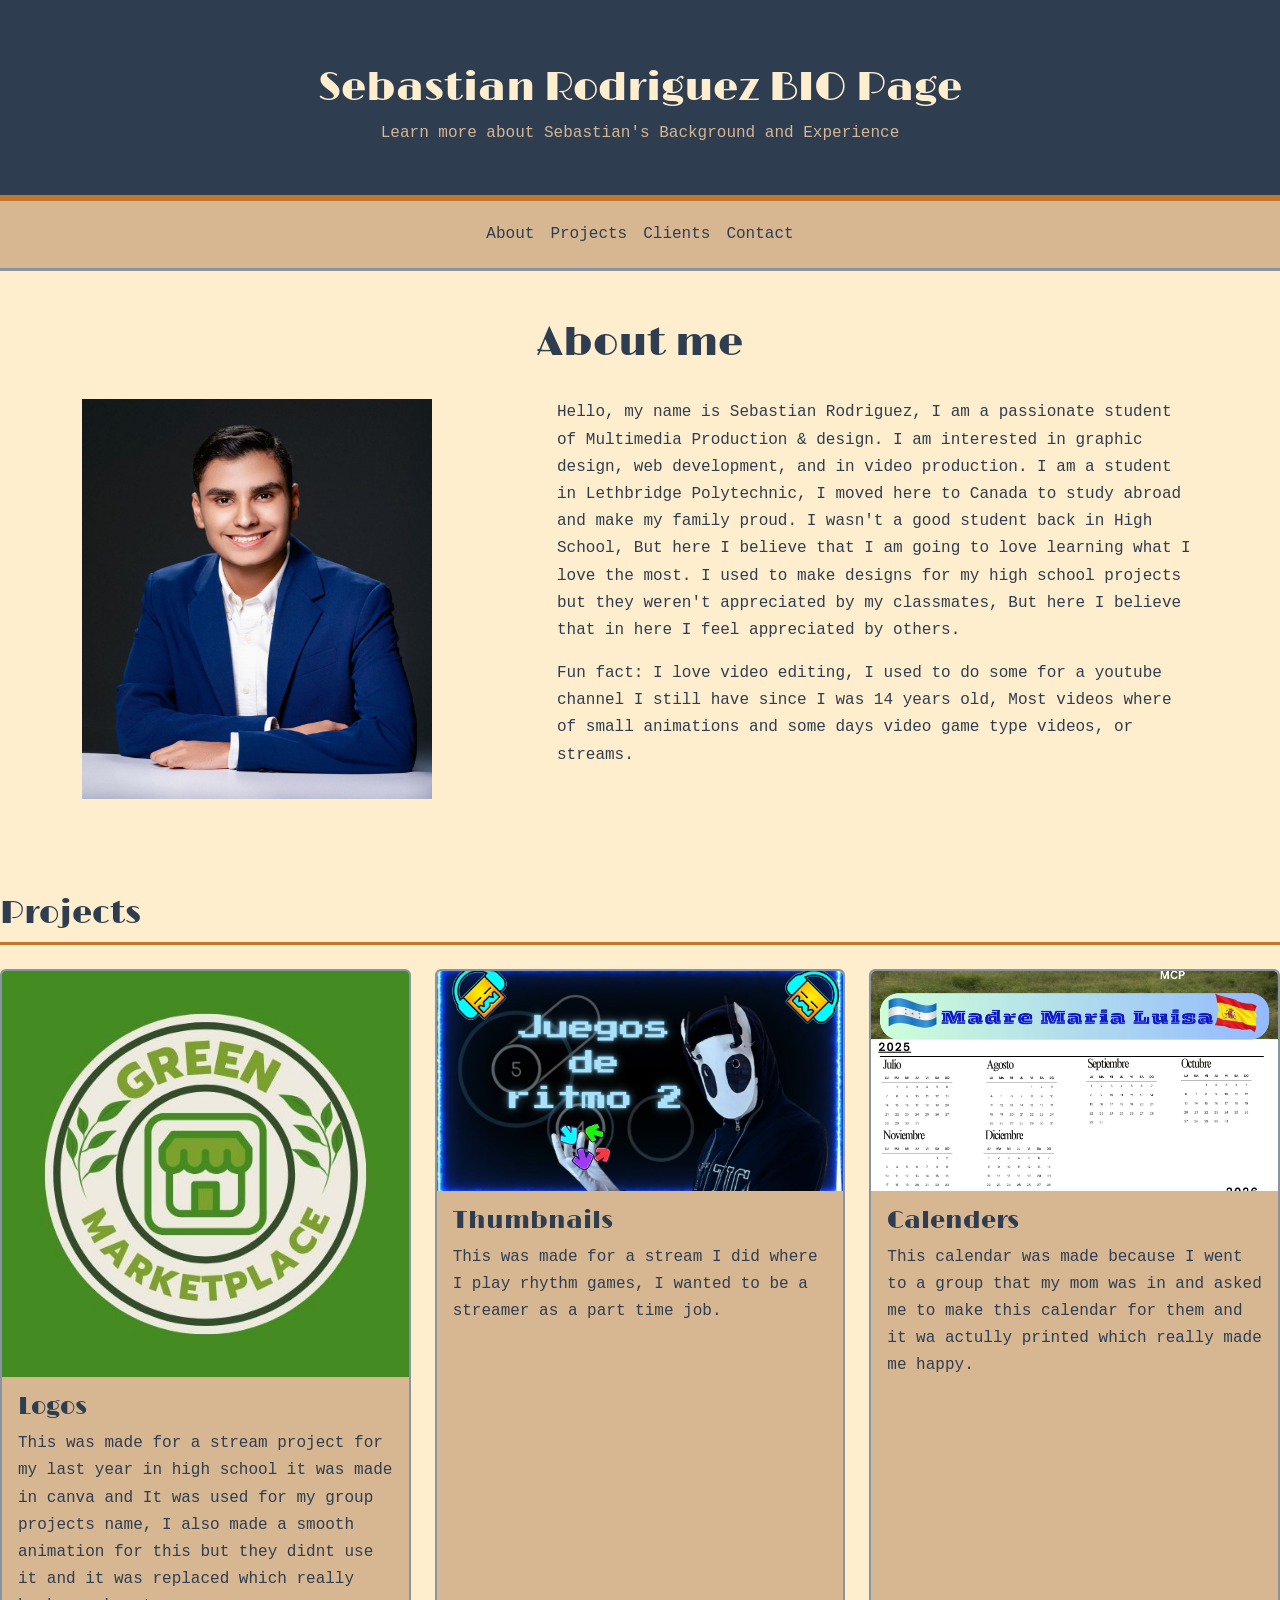
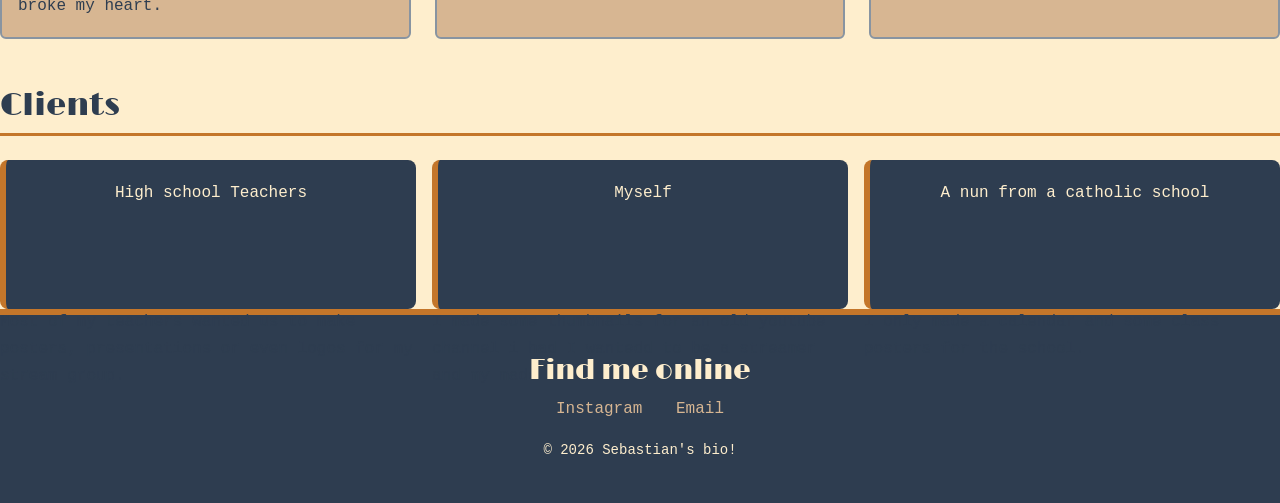
==== index.html @ 7e16ea6f "Add files via upload" ====
<!DOCTYPE html>
<html lang="en">

<head>
    <meta charset="UTF-8">
    <meta name="viewport" content="width=device-width, initial-scale=1.0">
    <title>Sebastian's BIO
    </title>

    <!-- Bootstrap CSS -->
    <link href="https://cdn.jsdelivr.net/npm/bootstrap@5.3.8/dist/css/bootstrap.min.css" rel="stylesheet">

    <!-- Fonts -->
    <link
        href="https://fonts.googleapis.com/css2?family=Limelight&family=Playfair+Display:ital,wght@0,400..900;1,400..900&family=Roboto:ital,wght@0,100..900;1,100..900&display=swap"
        rel="stylesheet">

    <!-- css goes here -->
    <link href="css/custom.css" rel="stylesheet">

    <!-- Latest compiled JavaScript -->
    <script src="https://cdn.jsdelivr.net/npm/bootstrap@5.3.8/dist/js/bootstrap.bundle.min.js"></script>

</head>

<body>

    <!--------------------- Header ----------------------->
    <header class="site-header text-center">
        <div class="container">
            <h1>Sebastian Rodriguez BIO Page</h1>
            <p>Learn more about Sebastian's Background and Experience</p>
        </div>
    </header>

    <!--------------- NAV ------------------------->
    <nav class="navbar navbar-expand-sm site-nav sticky-top" aria-label="Main navigation">
        <div class="container">
            <button class="navbar-toggler" type="button" data-bs-toggle="collapse" data-bs-target="#navLinks"
                aria-controls="navLinks" aria-expanded="false" aria-label="Toggle navigation">
                <span class="navbar-toggler-icon"></span>
            </button>
            <div class="collapse navbar-collapse justify-content-center" id="navLinks">
                <ul class="navbar-nav">
                    <li class="nav-item"><a class="nav-link" href="#about">About</a></li>
                    <li class="nav-item"><a class="nav-link" href="#projects">Projects</a></li>
                    <li class="nav-item"><a class="nav-link" href="#clients">Clients</a></li>
                    <li class="nav-item"><a class="nav-link" href="#contact">Contact</a></li>
                </ul>
            </div>
        </div>
    </nav>

    <main class="container py-5">

        <!------------ PORTFOLIO HEADER 2 + PHOTO + PARAGRAPH --------------->
        <section id="about">
            <h2 class="section-title text-center text-md-middle">About me</h2>
            <div class="row align--text-center g-4">
                <div class="col-12 col-md-5">
                    <!-- Replace src with your own photo -->
                    <img src="Images/Sebastian Image.jpeg" width="350" height="400" alt="Self-portrait">

                </div>
                <div class="col-12 col-md-7">
                    <p>
                        Hello, my name is Sebastian Rodriguez, I am a passionate student of Multimedia Production &
                        design. I am interested in graphic design, web development, and in video production. I am a
                        student in Lethbridge Polytechnic, I moved here to Canada to study abroad and make my family
                        proud. I wasn't a good student back in High School, But here I believe that I am going to love
                        learning what I love the most. I used to make designs for my high school projects but they
                        weren't appreciated by my classmates, But here I believe that in here I feel appreciated by
                        others.
                    </p>
                    <p class="mb-0">
                        Fun fact: I love video editing, I used to do some for a youtube channel I still have since I was
                        14 years old, Most videos where of small animations and some days video game type videos, or
                        streams.
                    </p>
                </div>
            </div>
        </section>
    </main>

    <!---------------- SUBHEAD + PROJECTS ---------------->
    <section id="projects" class="mt-5">
        <h3 class="subhead">Projects</h3>
        <div class="row g-4">
            <div class="col-12 col-md-4">
                <div class="card project-card h-100">
                    <img src="Images/Green Marketplace App logo.jpg" alt="Project 1">
                    <div class="card-body">
                        <h4 class="card-title">Logos</h4>
                        <p class="card-text">This was made for a stream project for my last year in high school it was
                            made in canva and It was used for my group projects name, I also made a smooth animation for
                            this but they didnt use it and it was replaced which really broke my heart.</p>
                    </div>
                </div>
            </div>
            <div class="col-12 col-md-4">
                <div class="card project-card h-100">
                    <img src="Images/Jugando juegos de ritmo 2.jpg" class="card-img-top" alt="Project 2">
                    <div class="card-body">
                        <h4 class="card-title">Thumbnails</h4>
                        <p class="card-text">This was made for a stream I did where I play rhythm games, I wanted to be
                            a streamer as a part time job.</p>
                    </div>
                </div>
            </div>
            <div class="col-12 col-md-4">
                <div class="card project-card h-100">
                    <img src="Images/Calender.jpg" class="card-img-top" alt="Project 3">
                    <div class="card-body">
                        <h4 class="card-title">Calenders</h4>
                        <p class="card-text">This calendar was made because I went to a group that my mom was in and
                            asked me to make this calendar for them and it wa actully printed which really made me
                            happy.</p>
                    </div>
                </div>
            </div>
        </div>
    </section>

    <!------------ SUBHEAD + LIST OF CLIENTS ------------>
    <section id="clients" class="mt-5">
        <h3 class="subhead">Clients</h3>
        <div class="row g-3 client-row">
            <div class="col-12 col-md-4">
                <div class="client-item">High school Teachers</div>
                <p class="mb-0">Most of my teachers wanted us to make posters, presentations or even logos for my stream
                    group.</p>
            </div>
            <div class="col-12 col-md-4">
                <div class="client-item">Myself</div>
                <p class="mb-0">I made some thumbnails for an old youtube channel i had I wantedd to be a streamer and
                    my made this cool thumbnail.</p>
            </div>
            <div class="col-12 col-md-4">
                <div class="client-item">A nun from a catholic school</div>
                <p class="mb-0">I only made a calendar and some class posters for the school.</p>
            </div>
        </div>
    </section>


    <!------------- FOOTER WITH SOCIAL LINKS ------------>
    <footer id="contact" class="site-footer text-center">
        <div class="container">
            <h3 class="footer-title">Find me online</h3>
            <ul class="list-inline social-links">
                <li class="list-inline-item"><a
                        href="https://www.instagram.com/sayproz_white?obrf=a2U0MmtsOWgwbmJx">Instagram</a></li>
                <li class="list-inline-item"><a href="sj863422@gmail.com">Email</a></li>
            </ul>
            <p class="small mb-0">&copy; 2026 Sebastian's bio!</p>
        </div>
    </footer>

    <!-- Bootstrap JS (needed for the mobile nav toggle) -->
    <script src="https://cdn.jsdelivr.net/npm/bootstrap@5.3.3/dist/js/bootstrap.bundle.min.js"></script>

</body>

</html>
---- css/custom.css ----
/* ---------- Color palette ---------- */
:root {
  --navy:   #2E3D50;
  --slate:  #8894A1;
  --cream:  #FEEECD;
  --tan:    #D7B692;
  --orange: #C4762A;
}
 
/* ---------- Typography ---------- */
body {
  background: var(--cream);
  color: var(--navy);
  font-family: "Roboto Mono", monospace;   /* body */
  line-height: 1.7;
}
 
h1, h2, h3, h4 {
  font-family: "Limelight", cursive;       /* playful display headings */
  font-weight: 400;
}
 
/* ---------- Header ---------- */
.site-header {
  background: var(--navy);
  color: var(--cream);
  padding: 4rem 0 3rem;
  border-bottom: 6px solid var(--orange);
}
.site-header h1 { color: var(--cream); }
.site-header p  { color: var(--tan); margin-bottom: 0; }
 
/* ---------- Nav ---------- */
.site-nav {
  background: var(--tan);
  border-bottom: 3px solid var(--slate);
}
.site-nav .nav-link {
  color: var(--navy);
  font-weight: 500;
  padding: 0.75rem 1.25rem;
}
.site-nav .nav-link:hover,
.site-nav .nav-link:focus-visible {
  color: var(--cream);
  background: var(--navy);
}
.site-nav .navbar-toggler { border-color: var(--navy); }
 
/* ---------- Section headings ---------- */
.section-title {
  color: var(--navy);
  font-size: 2.5rem;
  margin-bottom: 2rem;
}
.subhead {
  color: var(--navy);
  font-size: 2rem;
  padding-bottom: 0.5rem;
  margin-bottom: 1.5rem;
  border-bottom: 3px solid var(--orange);
}
 
/* ---------- About ---------- */
.portrait {
  border: 5px solid var(--orange);
  border-radius: 0.5rem;
  width: 100%;
}
 
/* ---------- Projects ---------- */
.project-card {
  background: var(--tan);
  border: 2px solid var(--slate);
  color: var(--navy);
  overflow: hidden;
}
.project-card .card-img-top {
  height: 220px;
  object-fit: cover;          /* keeps all three images the same size */
}
.project-card .card-title { color: var(--navy); }
 
/* ---------- Clients (row of boxes) ---------- */
.client-item {
  background: var(--navy);
  color: var(--cream);
  border-left: 6px solid var(--orange);
  border-radius: 0.5rem;
  padding: 1.25rem 1rem;
  height: 100%;
  text-align: center;
  font-weight: 500;
}
 
/* ---------- Footer ---------- */
.site-footer {
  background: var(--navy);
  color: var(--cream);
  border-top: 6px solid var(--orange);
  padding: 2.5rem 0;
}
.footer-title { color: var(--cream); }
.social-links a {
  color: var(--tan);
  text-decoration: none;
  padding: 0 0.5rem;
}
.social-links a:hover,
.social-links a:focus-visible {
  color: var(--cream);
  text-decoration: underline;
}
 
/* ---------- Keyboard focus ---------- */
a:focus-visible { outline: 2px solid var(--orange); outline-offset: 2px; }
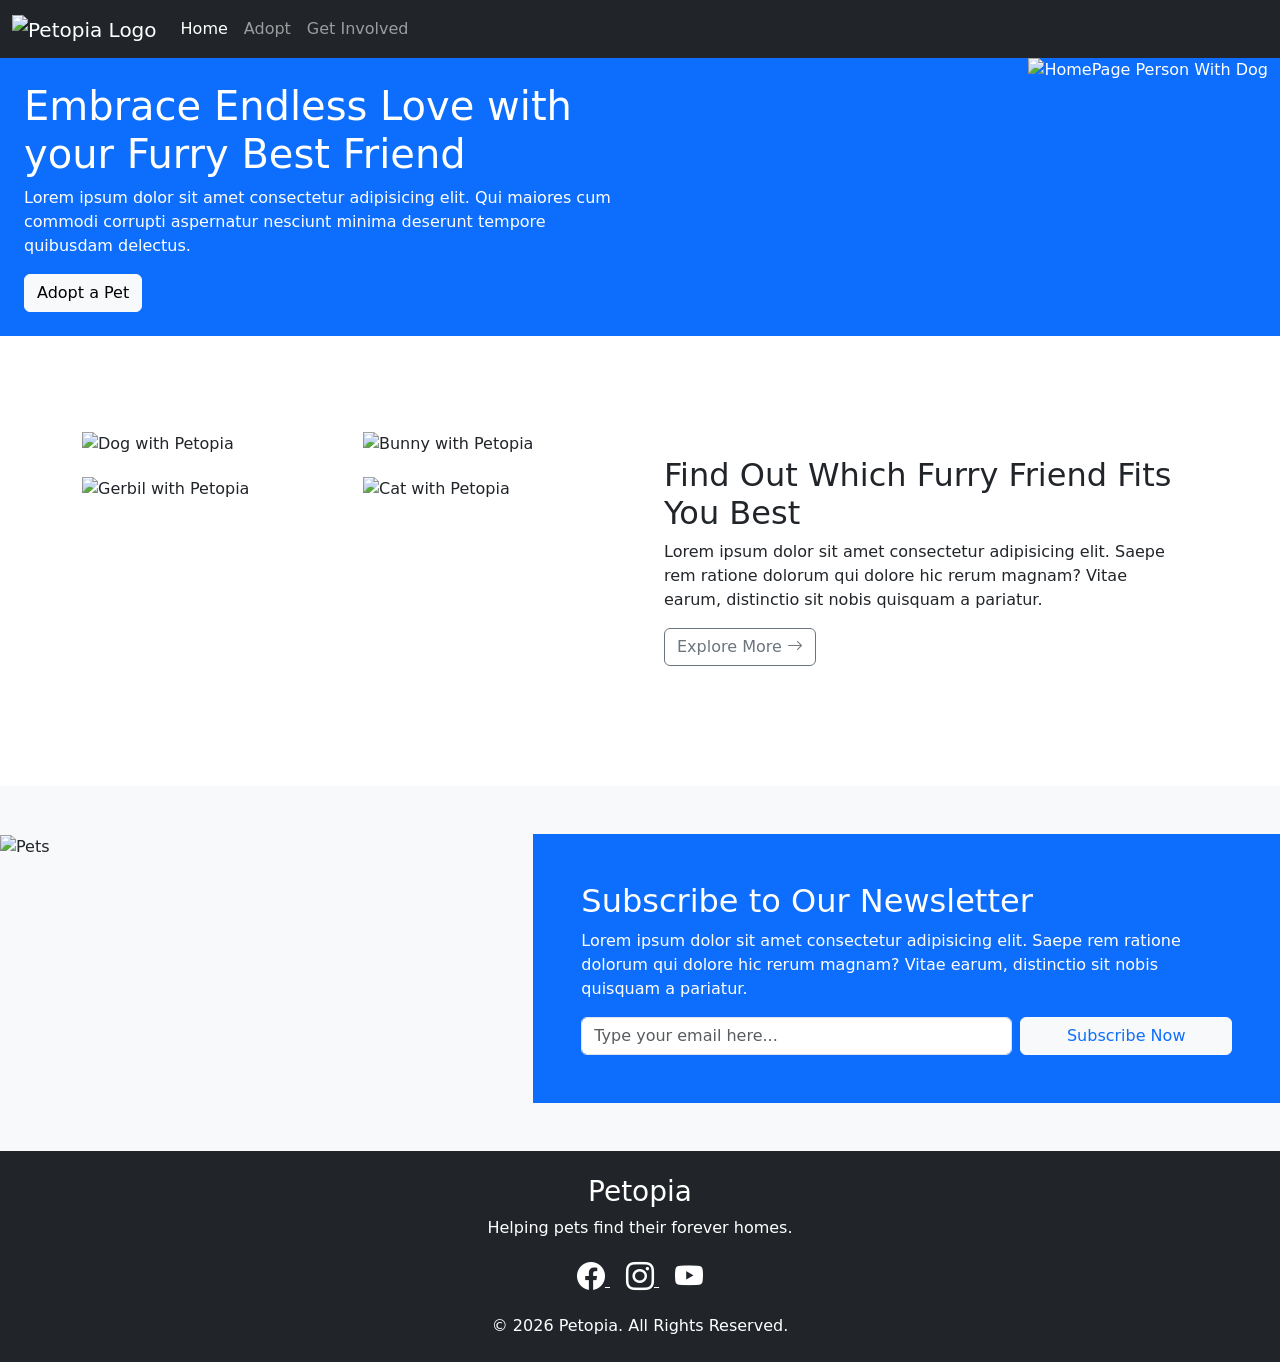
==== commit 2afc800f: "Add files via upload" ====
--- a/index.html
+++ b/index.html
@@ -4,161 +4,184 @@
 <head>
     <meta charset="UTF-8">
     <meta name="viewport" content="width=device-width, initial-scale=1.0">
-    <title>Sebastian's BIO
-    </title>
+    <title>petopia</title>
 
     <!-- Bootstrap CSS -->
     <link href="https://cdn.jsdelivr.net/npm/bootstrap@5.3.8/dist/css/bootstrap.min.css" rel="stylesheet">
 
-    <!-- Fonts -->
-    <link
-        href="https://fonts.googleapis.com/css2?family=Limelight&family=Playfair+Display:ital,wght@0,400..900;1,400..900&family=Roboto:ital,wght@0,100..900;1,100..900&display=swap"
-        rel="stylesheet">
+    <!-- Bootstrap Icons -->
+    <link href="https://cdn.jsdelivr.net/npm/bootstrap-icons@1.13.1/font/bootstrap-icons.min.css" rel="stylesheet">
 
-    <!-- css goes here -->
-    <link href="css/custom.css" rel="stylesheet">
+    <!-- Custom CSS -->
+    <link href="css/petStyle.css" rel="stylesheet">
 
-    <!-- Latest compiled JavaScript -->
+    <!-- Bootstrap JavaScript -->
     <script src="https://cdn.jsdelivr.net/npm/bootstrap@5.3.8/dist/js/bootstrap.bundle.min.js"></script>
 
 </head>
 
 <body>
 
-    <!--------------------- Header ----------------------->
-    <header class="site-header text-center">
-        <div class="container">
-            <h1>Sebastian Rodriguez BIO Page</h1>
-            <p>Learn more about Sebastian's Background and Experience</p>
-        </div>
-    </header>
+    <!-------------------Collapsing Navbar------------------->
 
-    <!--------------- NAV ------------------------->
-    <nav class="navbar navbar-expand-sm site-nav sticky-top" aria-label="Main navigation">
-        <div class="container">
-            <button class="navbar-toggler" type="button" data-bs-toggle="collapse" data-bs-target="#navLinks"
-                aria-controls="navLinks" aria-expanded="false" aria-label="Toggle navigation">
+    <nav class="navbar navbar-expand-sm bg-dark navbar-dark sticky-top">
+        <div class="container-fluid">
+            <a class="navbar-brand" href="index.html">
+                <img src="images/logoIcon.png" alt="Petopia Logo">
+            </a>
+
+            <button class="navbar-toggler" type="button" data-bs-toggle="collapse" data-bs-target="#collapsibleNavbar">
                 <span class="navbar-toggler-icon"></span>
             </button>
-            <div class="collapse navbar-collapse justify-content-center" id="navLinks">
+
+            <div class="collapse navbar-collapse" id="collapsibleNavbar">
                 <ul class="navbar-nav">
-                    <li class="nav-item"><a class="nav-link" href="#about">About</a></li>
-                    <li class="nav-item"><a class="nav-link" href="#projects">Projects</a></li>
-                    <li class="nav-item"><a class="nav-link" href="#clients">Clients</a></li>
-                    <li class="nav-item"><a class="nav-link" href="#contact">Contact</a></li>
+                    <li class="nav-item">
+                        <a class="nav-link active" href="index.html">Home</a>
+                    </li>
+                    <li class="nav-item">
+                        <a class="nav-link" href="adopt.html">Adopt</a>
+                    </li>
+                    <li class="nav-item">
+                        <a class="nav-link" href="involved.html">Get Involved</a>
+                    </li>
                 </ul>
             </div>
         </div>
     </nav>
 
-    <main class="container py-5">
+    <!----------------------------Header------------------->
 
-        <!------------ PORTFOLIO HEADER 2 + PHOTO + PARAGRAPH --------------->
-        <section id="about">
-            <h2 class="section-title text-center text-md-middle">About me</h2>
-            <div class="row align--text-center g-4">
-                <div class="col-12 col-md-5">
-                    <!-- Replace src with your own photo -->
-                    <img src="Images/Sebastian Image.jpeg" width="350" height="400" alt="Self-portrait">
+    <header class="bg-primary text-white mb-5">
+        <div class="container-fluid">
+            <div class="row">
+                <div class="col-sm-6 my-auto p-4">
+                    <h1>Embrace Endless Love with your Furry Best Friend</h1>
+
+                    <p>Lorem ipsum dolor sit amet consectetur adipisicing elit. Qui maiores cum commodi corrupti
+                        aspernatur nesciunt minima deserunt tempore quibusdam delectus.</p>
+
+                    <a href="adopt.html" class="btn btn-light">
+                        Adopt a Pet
+                    </a>
+                </div>
+
+                <div class="col-sm-6 text-end">
+                    <img class="img-fluid" src="images/headerImages/homeHeader.jpg" alt="HomePage Person With Dog">
+                </div>
+            </div> <!--Ends row-->
+        </div> <!--Ends Container-->
+    </header>
+
+
+    <!----------------Main Content----------------------->
+
+    <main>
+        <div class="container my-5 py-5">
+            <div class="row">
+
+                <div class="col-md-6">
+
+                    <div class="row g-3">
+                        <div class="col-6">
+                            <img class="img-fluid" src="images/fit/dog.png" alt="Dog with Petopia">
+                        </div>
+
+                        <div class="col-6">
+                            <img class="img-fluid" src="images/fit/bunny.png" alt="Bunny with Petopia">
+                        </div>
+                    </div>
+
+                    <div class="row g-3 mt-1">
+                        <div class="col-6">
+                            <img class="img-fluid" src="images/fit/gerbil.png" alt="Gerbil with Petopia">
+                        </div>
+
+                        <div class="col-6">
+                            <img class="img-fluid" src="images/fit/cat.png" alt="Cat with Petopia">
+                        </div>
+                    </div>
 
                 </div>
-                <div class="col-12 col-md-7">
-                    <p>
-                        Hello, my name is Sebastian Rodriguez, I am a passionate student of Multimedia Production &
-                        design. I am interested in graphic design, web development, and in video production. I am a
-                        student in Lethbridge Polytechnic, I moved here to Canada to study abroad and make my family
-                        proud. I wasn't a good student back in High School, But here I believe that I am going to love
-                        learning what I love the most. I used to make designs for my high school projects but they
-                        weren't appreciated by my classmates, But here I believe that in here I feel appreciated by
-                        others.
-                    </p>
-                    <p class="mb-0">
-                        Fun fact: I love video editing, I used to do some for a youtube channel I still have since I was
-                        14 years old, Most videos where of small animations and some days video game type videos, or
-                        streams.
-                    </p>
+
+                <div class="col-md-6 my-auto p-4">
+                    <h2>Find Out Which Furry Friend Fits You Best</h2>
+
+                    <p>Lorem ipsum dolor sit amet consectetur adipisicing elit. Saepe rem ratione dolorum qui dolore hic
+                        rerum magnam? Vitae earum, distinctio sit nobis quisquam a pariatur.</p>
+
+                    <button type="button" class="btn btn-outline-secondary">Explore More <i
+                            class="bi bi-arrow-right"></i></button>
+
+
                 </div>
+
             </div>
-        </section>
+        </div>
     </main>
 
-    <!---------------- SUBHEAD + PROJECTS ---------------->
-    <section id="projects" class="mt-5">
-        <h3 class="subhead">Projects</h3>
-        <div class="row g-4">
-            <div class="col-12 col-md-4">
-                <div class="card project-card h-100">
-                    <img src="Images/Green Marketplace App logo.jpg" alt="Project 1">
-                    <div class="card-body">
-                        <h4 class="card-title">Logos</h4>
-                        <p class="card-text">This was made for a stream project for my last year in high school it was
-                            made in canva and It was used for my group projects name, I also made a smooth animation for
-                            this but they didnt use it and it was replaced which really broke my heart.</p>
-                    </div>
+
+    <!--------------------------News Letter----------------->
+
+    <section class="bg-light py-5">
+        <div class="container-fluid p-0">
+            <div class="row g-0">
+                <div class="col-md-5">
+                    <img class="img-fluid w-100 h-100 object-fit-cover" src="images/newsletter.jpg" alt="Pets">
+                    <!-- change -->
                 </div>
-            </div>
-            <div class="col-12 col-md-4">
-                <div class="card project-card h-100">
-                    <img src="Images/Jugando juegos de ritmo 2.jpg" class="card-img-top" alt="Project 2">
-                    <div class="card-body">
-                        <h4 class="card-title">Thumbnails</h4>
-                        <p class="card-text">This was made for a stream I did where I play rhythm games, I wanted to be
-                            a streamer as a part time job.</p>
-                    </div>
-                </div>
-            </div>
-            <div class="col-12 col-md-4">
-                <div class="card project-card h-100">
-                    <img src="Images/Calender.jpg" class="card-img-top" alt="Project 3">
-                    <div class="card-body">
-                        <h4 class="card-title">Calenders</h4>
-                        <p class="card-text">This calendar was made because I went to a group that my mom was in and
-                            asked me to make this calendar for them and it wa actully printed which really made me
-                            happy.</p>
+                <div class="col-md-7 bg-primary text-white d-flex align-items-center">
+                    <div class="p-4 p-lg-5">
+                        <h2>Subscribe to Our Newsletter</h2>
+                        <p>Lorem ipsum dolor sit amet consectetur adipisicing elit. Saepe rem ratione dolorum qui
+                            dolore
+                            hic rerum magnam? Vitae earum, distinctio sit nobis quisquam a pariatur.</p>
+
+                        <div class="row g-2">
+                            <div class="col-lg-8">
+                                <input type="email" class="form-control" placeholder="Type your email here...">
+                            </div>
+                            <div class="col-lg-4">
+                                <button type="button" class="btn btn-light text-primary w-100">Subscribe
+                                    Now</button>
+                            </div>
+                        </div>
                     </div>
                 </div>
             </div>
         </div>
     </section>
 
-    <!------------ SUBHEAD + LIST OF CLIENTS ------------>
-    <section id="clients" class="mt-5">
-        <h3 class="subhead">Clients</h3>
-        <div class="row g-3 client-row">
-            <div class="col-12 col-md-4">
-                <div class="client-item">High school Teachers</div>
-                <p class="mb-0">Most of my teachers wanted us to make posters, presentations or even logos for my stream
-                    group.</p>
-            </div>
-            <div class="col-12 col-md-4">
-                <div class="client-item">Myself</div>
-                <p class="mb-0">I made some thumbnails for an old youtube channel i had I wantedd to be a streamer and
-                    my made this cool thumbnail.</p>
-            </div>
-            <div class="col-12 col-md-4">
-                <div class="client-item">A nun from a catholic school</div>
-                <p class="mb-0">I only made a calendar and some class posters for the school.</p>
-            </div>
-        </div>
-    </section>
 
 
-    <!------------- FOOTER WITH SOCIAL LINKS ------------>
-    <footer id="contact" class="site-footer text-center">
+
+    <!--------------------------Footer--------------------->
+
+    <footer class="bg-dark text-white text-center py-4">
         <div class="container">
-            <h3 class="footer-title">Find me online</h3>
-            <ul class="list-inline social-links">
-                <li class="list-inline-item"><a
-                        href="https://www.instagram.com/sayproz_white?obrf=a2U0MmtsOWgwbmJx">Instagram</a></li>
-                <li class="list-inline-item"><a href="sj863422@gmail.com">Email</a></li>
-            </ul>
-            <p class="small mb-0">&copy; 2026 Sebastian's bio!</p>
+
+            <h3>Petopia</h3>
+
+            <p>Helping pets find their forever homes.</p>
+
+            <div class="mb-3">
+                <a href="https://www.facebook.com/" class="text-white mx-2" aria-label="Facebook">
+                    <i class="bi bi-facebook fs-3"></i>
+                </a>
+
+                <a href="https://www.instagram.com/" class="text-white mx-2" aria-label="Instagram">
+                    <i class="bi bi-instagram fs-3"></i>
+                </a>
+
+                <a href="https://www.youtube.com/" class="text-white mx-2" aria-label="YouTube">
+                    <i class="bi bi-youtube fs-3"></i>
+                </a>
+            </div>
+
+            <p class="mb-0">&copy; 2026 Petopia. All Rights Reserved.</p>
+
         </div>
     </footer>
-
-    <!-- Bootstrap JS (needed for the mobile nav toggle) -->
-    <script src="https://cdn.jsdelivr.net/npm/bootstrap@5.3.3/dist/js/bootstrap.bundle.min.js"></script>
-
 </body>
 
 </html>
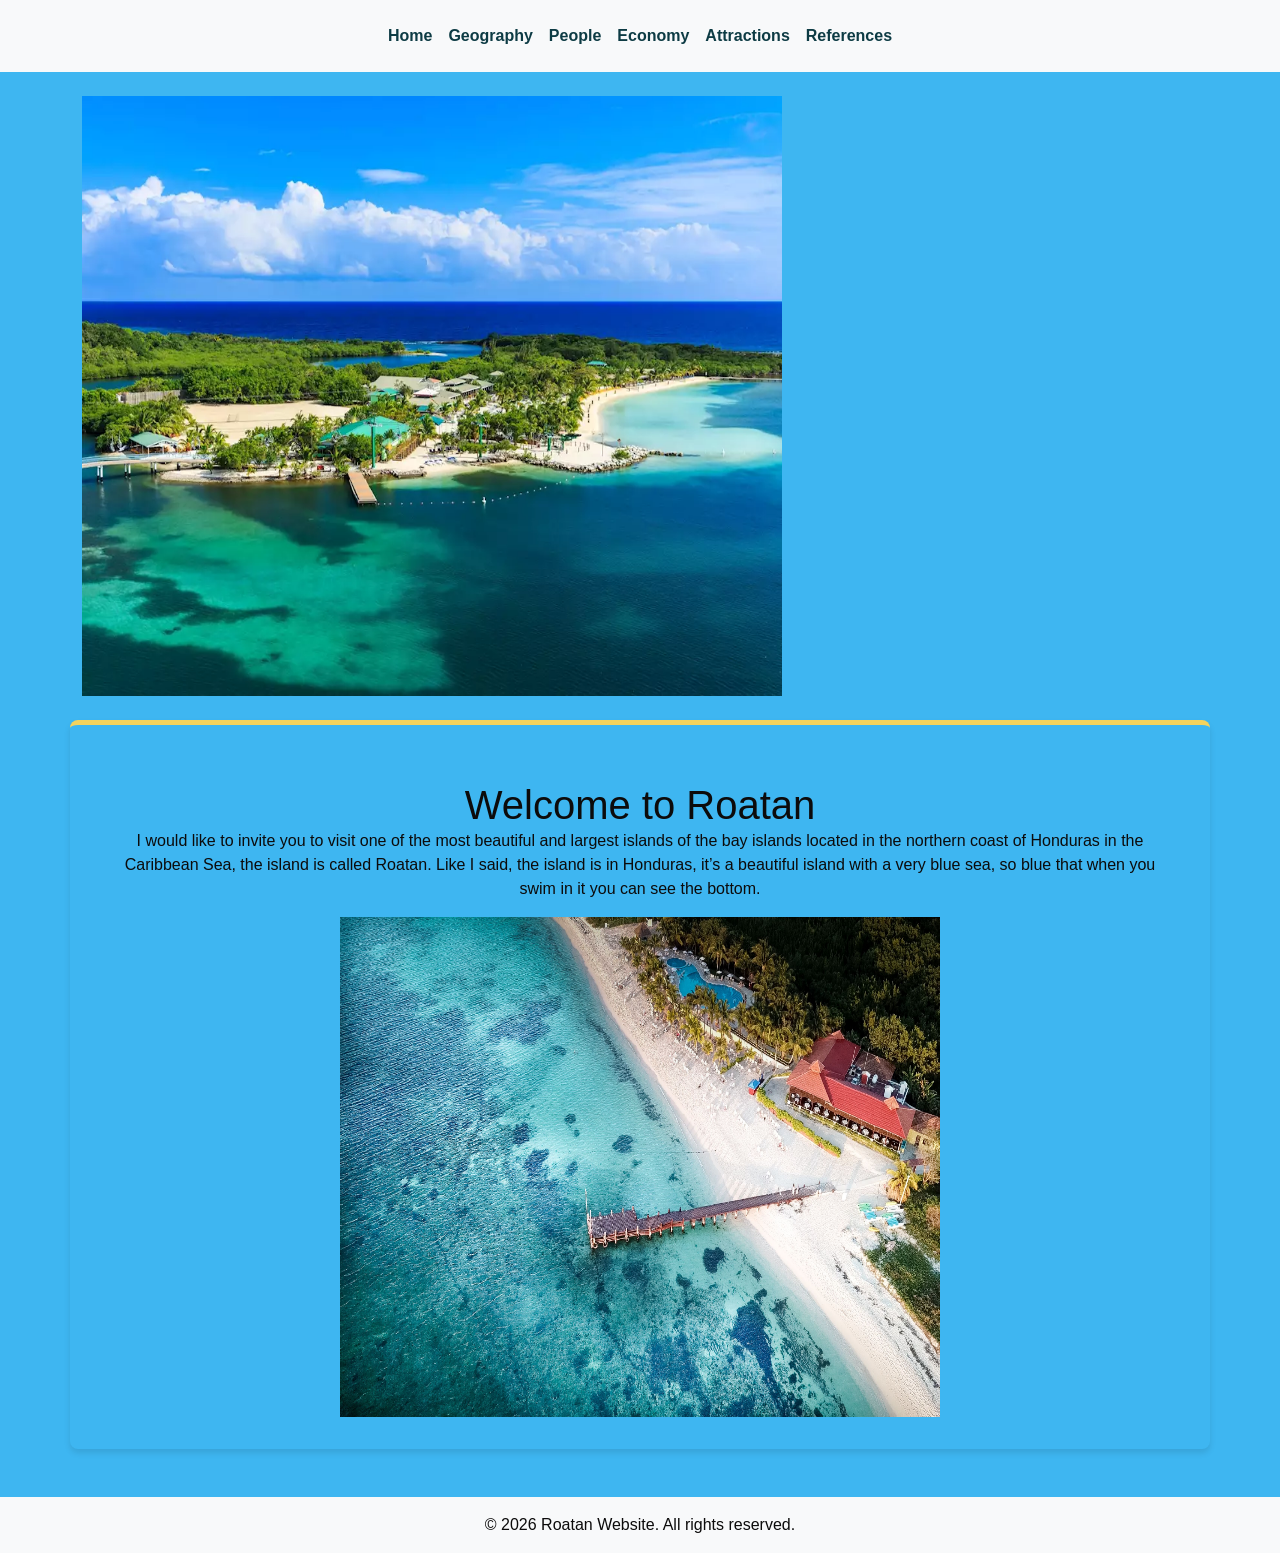
==== commit 813220d7: "Add files via upload" ====
--- a/index.html
+++ b/index.html
@@ -4,184 +4,79 @@
 <head>
     <meta charset="UTF-8">
     <meta name="viewport" content="width=device-width, initial-scale=1.0">
-    <title>petopia</title>
+    <title>Roatan</title>
 
-    <!-- Bootstrap CSS -->
+    <!-- Latest compiled and minified CSS -->
     <link href="https://cdn.jsdelivr.net/npm/bootstrap@5.3.8/dist/css/bootstrap.min.css" rel="stylesheet">
 
-    <!-- Bootstrap Icons -->
-    <link href="https://cdn.jsdelivr.net/npm/bootstrap-icons@1.13.1/font/bootstrap-icons.min.css" rel="stylesheet">
+    <!-- Latest compiled JavaScript -->
+    <script src="https://cdn.jsdelivr.net/npm/bootstrap@5.3.8/dist/js/bootstrap.bundle.min.js"></script>
 
-    <!-- Custom CSS -->
-    <link href="css/petStyle.css" rel="stylesheet">
-
-    <!-- Bootstrap JavaScript -->
-    <script src="https://cdn.jsdelivr.net/npm/bootstrap@5.3.8/dist/js/bootstrap.bundle.min.js"></script>
+    <!-- The css goes here -->
+    <link rel="stylesheet" href="css/style.css">
 
 </head>
 
 <body>
 
-    <!-------------------Collapsing Navbar------------------->
+    <!-- Navbar goes here along with a logo -->
+    <nav class="navbar navbar-expand-sm navbar-dark bg-light">
 
-    <nav class="navbar navbar-expand-sm bg-dark navbar-dark sticky-top">
-        <div class="container-fluid">
-            <a class="navbar-brand" href="index.html">
-                <img src="images/logoIcon.png" alt="Petopia Logo">
-            </a>
+        <div class="container-fluid justify-content-around">
+            <!-- Links -->
+            <ul class="navbar-nav flex-row flex-warp justify-content-center">
+                <li class="nav-item">
+                    <a class="nav-link" href="index.html">Home</a>
+                </li>
+                <li class="nav-item">
+                    <a class="nav-link" href="geography.html">Geography</a>
+                </li>
+                <li class="nav-item">
+                    <a class="nav-link" href="people.html">People</a>
+                </li>
+                <li class="nav-item">
+                    <a class="nav-link" href="economy.html">Economy</a>
+                </li>
+                <li class="nav-item">
+                    <a class="nav-link" href="attractions.html">Attractions</a>
+                </li>
+                <li class="nav-item">
+                    <a class="nav-link" href="references.html">References</a>
+                </li>
+            </ul>
+        </div>
 
-            <button class="navbar-toggler" type="button" data-bs-toggle="collapse" data-bs-target="#collapsibleNavbar">
-                <span class="navbar-toggler-icon"></span>
-            </button>
-
-            <div class="collapse navbar-collapse" id="collapsibleNavbar">
-                <ul class="navbar-nav">
-                    <li class="nav-item">
-                        <a class="nav-link active" href="index.html">Home</a>
-                    </li>
-                    <li class="nav-item">
-                        <a class="nav-link" href="adopt.html">Adopt</a>
-                    </li>
-                    <li class="nav-item">
-                        <a class="nav-link" href="involved.html">Get Involved</a>
-                    </li>
-                </ul>
-            </div>
-        </div>
     </nav>
 
-    <!----------------------------Header------------------->
+    <!-- The main content goes here -->
+    <div class="container my-4">
+        <img src="Images/16017505-roatn-island-honduras.webp" width="700" height="600" alt="Roatan logo">
+    </div>
 
-    <header class="bg-primary text-white mb-5">
-        <div class="container-fluid">
-            <div class="row">
-                <div class="col-sm-6 my-auto p-4">
-                    <h1>Embrace Endless Love with your Furry Best Friend</h1>
-
-                    <p>Lorem ipsum dolor sit amet consectetur adipisicing elit. Qui maiores cum commodi corrupti
-                        aspernatur nesciunt minima deserunt tempore quibusdam delectus.</p>
-
-                    <a href="adopt.html" class="btn btn-light">
-                        Adopt a Pet
-                    </a>
+    <main class="container my-5">
+        <section class="row justify-content-center g-4">
+            <div class="col-lg-12 col-lg-10">
+                <div class="card-body">
+                    <h1 class="card-title">Welcome to Roatan</h1>
+                    <p class="card-text">I would like to invite you to visit one of the most beautiful and largest
+                        islands of the bay islands located in the northern coast of Honduras in the Caribbean Sea,
+                        the
+                        island is called Roatan. Like I said, the island is in Honduras, it’s a beautiful island
+                        with a
+                        very blue sea, so blue that when you swim in it you can see the bottom.</p>
+                    <img src="Images/pexels-lrm-exterior-299303-871488.jpg" width="600" height="500" alt="Roatan Beach">
                 </div>
-
-                <div class="col-sm-6 text-end">
-                    <img class="img-fluid" src="images/headerImages/homeHeader.jpg" alt="HomePage Person With Dog">
-                </div>
-            </div> <!--Ends row-->
-        </div> <!--Ends Container-->
-    </header>
-
-
-    <!----------------Main Content----------------------->
-
-    <main>
-        <div class="container my-5 py-5">
-            <div class="row">
-
-                <div class="col-md-6">
-
-                    <div class="row g-3">
-                        <div class="col-6">
-                            <img class="img-fluid" src="images/fit/dog.png" alt="Dog with Petopia">
-                        </div>
-
-                        <div class="col-6">
-                            <img class="img-fluid" src="images/fit/bunny.png" alt="Bunny with Petopia">
-                        </div>
-                    </div>
-
-                    <div class="row g-3 mt-1">
-                        <div class="col-6">
-                            <img class="img-fluid" src="images/fit/gerbil.png" alt="Gerbil with Petopia">
-                        </div>
-
-                        <div class="col-6">
-                            <img class="img-fluid" src="images/fit/cat.png" alt="Cat with Petopia">
-                        </div>
-                    </div>
-
-                </div>
-
-                <div class="col-md-6 my-auto p-4">
-                    <h2>Find Out Which Furry Friend Fits You Best</h2>
-
-                    <p>Lorem ipsum dolor sit amet consectetur adipisicing elit. Saepe rem ratione dolorum qui dolore hic
-                        rerum magnam? Vitae earum, distinctio sit nobis quisquam a pariatur.</p>
-
-                    <button type="button" class="btn btn-outline-secondary">Explore More <i
-                            class="bi bi-arrow-right"></i></button>
-
-
-                </div>
-
             </div>
-        </div>
+        </section>
     </main>
 
-
-    <!--------------------------News Letter----------------->
-
-    <section class="bg-light py-5">
-        <div class="container-fluid p-0">
-            <div class="row g-0">
-                <div class="col-md-5">
-                    <img class="img-fluid w-100 h-100 object-fit-cover" src="images/newsletter.jpg" alt="Pets">
-                    <!-- change -->
-                </div>
-                <div class="col-md-7 bg-primary text-white d-flex align-items-center">
-                    <div class="p-4 p-lg-5">
-                        <h2>Subscribe to Our Newsletter</h2>
-                        <p>Lorem ipsum dolor sit amet consectetur adipisicing elit. Saepe rem ratione dolorum qui
-                            dolore
-                            hic rerum magnam? Vitae earum, distinctio sit nobis quisquam a pariatur.</p>
-
-                        <div class="row g-2">
-                            <div class="col-lg-8">
-                                <input type="email" class="form-control" placeholder="Type your email here...">
-                            </div>
-                            <div class="col-lg-4">
-                                <button type="button" class="btn btn-light text-primary w-100">Subscribe
-                                    Now</button>
-                            </div>
-                        </div>
-                    </div>
-                </div>
-            </div>
-        </div>
-    </section>
-
-
-
-
-    <!--------------------------Footer--------------------->
-
-    <footer class="bg-dark text-white text-center py-4">
+    <!-- Place the footer in here -->
+    <footer class="bg-light text-center">
         <div class="container">
-
-            <h3>Petopia</h3>
-
-            <p>Helping pets find their forever homes.</p>
-
-            <div class="mb-3">
-                <a href="https://www.facebook.com/" class="text-white mx-2" aria-label="Facebook">
-                    <i class="bi bi-facebook fs-3"></i>
-                </a>
-
-                <a href="https://www.instagram.com/" class="text-white mx-2" aria-label="Instagram">
-                    <i class="bi bi-instagram fs-3"></i>
-                </a>
-
-                <a href="https://www.youtube.com/" class="text-white mx-2" aria-label="YouTube">
-                    <i class="bi bi-youtube fs-3"></i>
-                </a>
-            </div>
-
-            <p class="mb-0">&copy; 2026 Petopia. All Rights Reserved.</p>
-
+            © 2026 Roatan Website. All rights reserved.
         </div>
     </footer>
+
 </body>
 
 </html>
--- a/css/style.css
+++ b/css/style.css
@@ -0,0 +1,123 @@
+/* 60-30-10 color scheme*/
+:root {
+    --bg-main: #3eb6f1;
+    --primary-nav: #0d3b44;
+    --secondary: #f4d35e;
+    --text-color: #0c0b0b;
+}
+
+/*background text*/
+body{
+    background-color: var(--bg-main);
+    color: var(--text-color);
+    font-family: Arial, sans-serif;
+}
+
+/*navigation bar*/
+.navbar {
+    background-color: var(--primary-nav);
+    padding: 1rem;
+}
+
+/*navigation links*/
+.navbar .nav-link {
+    color:#0d3b44;
+    font-weight:600;
+}
+
+.navbar .nav-link:hover {
+    color: var(--secondary);
+}
+
+footer{
+    background-color: var(--primary-nav);
+    color: var(--text-color);
+    padding: 1rem;
+    text-align: center;
+}
+
+/*Button8*/
+.btn-primary {
+    background-color: var(--secondary);
+    border: none;
+    color: var(--text-color);
+    padding: 0.5rem 1rem;
+    text-decoration: none;
+    display: inline-block;
+    font-size: 1rem;
+    margin: 0.5rem 0;
+    cursor: pointer;
+}
+
+/*Main centered*/
+main{
+    max-width: 900px;
+    margin: 2rem auto;
+    padding: 0 1.5rem;
+    text-align: center;
+}
+
+section{
+    margin-bottom: 2rem;
+    padding: 2rem;
+    border-radius: 8px;
+    box-shadow: 0 4px 6px rgba(0, 0, 0, 0.1);
+    /*I add a little of a tropical feel to this section*/
+    border-top: 5px solid var(--secondary);
+}
+
+/*banner Image*/
+.banner {
+    display: block;
+    width: 100%;
+    height: 280%;
+    border-radius: 8px;
+    margin-bottom: 1rem;
+}
+
+/*Content image*/
+.content-image {
+    display: block;
+    width: 100%;
+    height: auto;
+    border-radius: 8px;
+    margin-bottom: 1rem;
+}
+
+.gallery {
+    display: flex;
+    flex-wrap: wrap;
+    gap: 1rem;
+    justify-content: center;
+}
+
+.gallery img {
+    width: 220px;
+    height: 180px;
+    border-radius: 8px;
+    transition: transform 0.3s ease;
+}
+
+/*Link list*/
+.link-list {
+    list-style-type: none;
+    padding: 0;
+    flex-direction: column;
+    align-items: center;
+    gap: 1.75rem;
+}
+
+.link-list a {
+    display: inline-block;
+    background-color: #ffffff;
+    color: var(--primary-nav);
+    padding: 0.5rem 1rem;
+    text-decoration: none;
+    font-weight: 600;
+    border-radius: 4px;
+}
+
+.link-list a:hover {
+    background-color: var(--secondary);
+    color: var(--text-color);
+}
